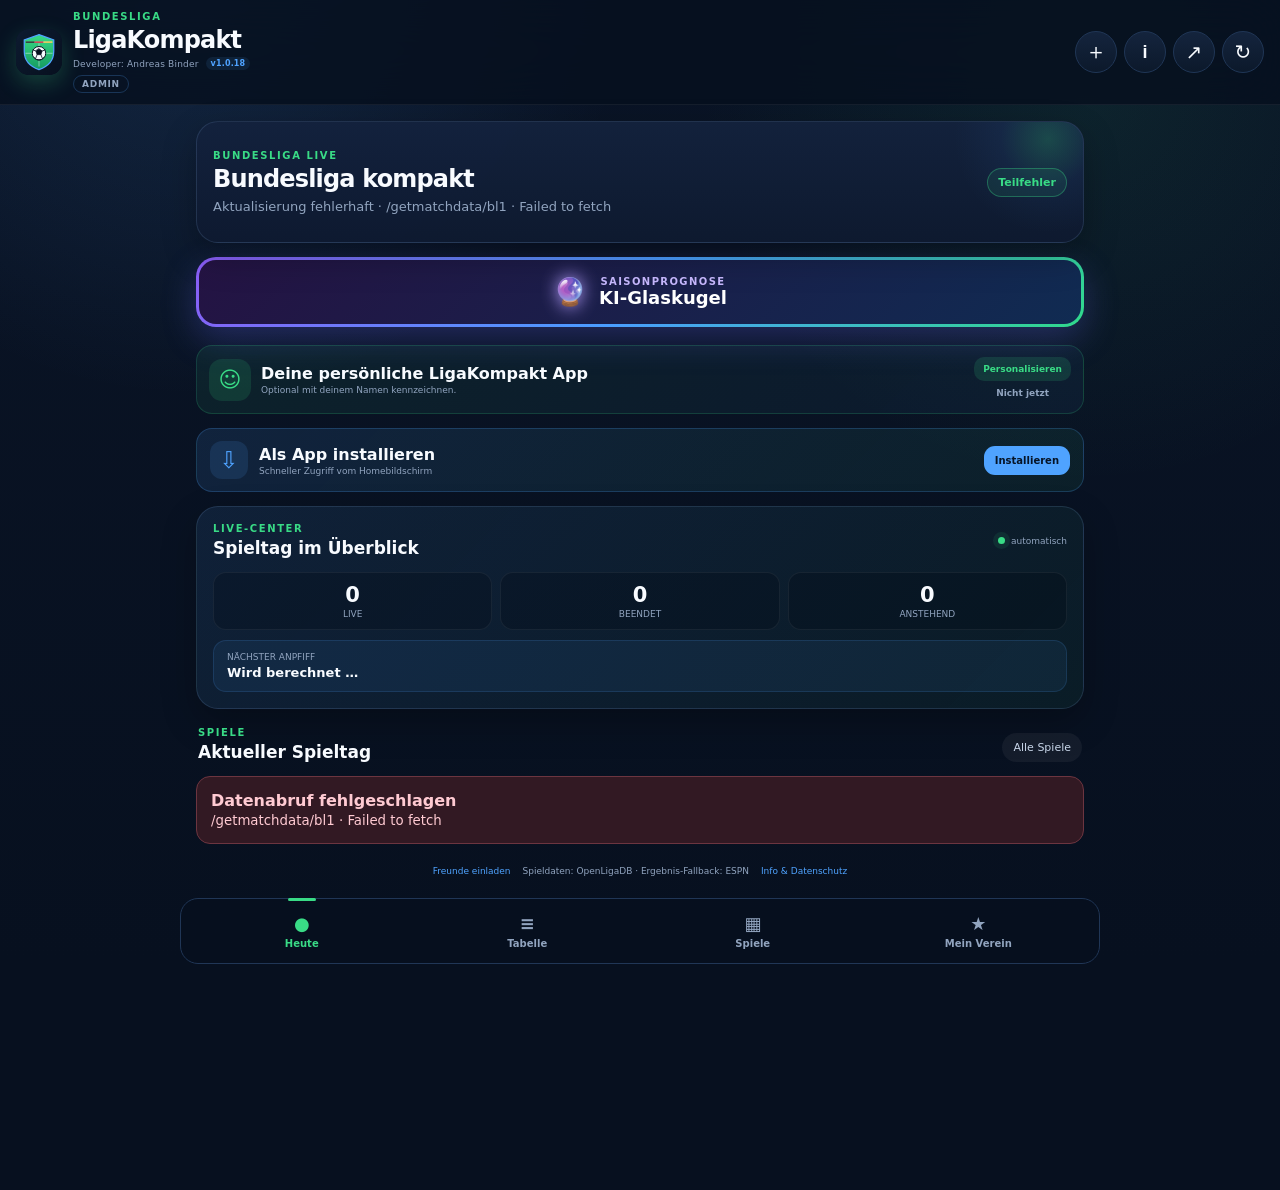
==== index.html @ 4feefb7e "Publish API diagnostics as build 38" ====
<!doctype html>
<html lang="de">
<head>
  <meta charset="utf-8">
  <meta name="viewport" content="width=device-width,initial-scale=1,viewport-fit=cover">
  <meta name="theme-color" content="#07101f">
  <meta name="apple-mobile-web-app-capable" content="yes">
  <meta name="apple-mobile-web-app-status-bar-style" content="black-translucent">
  <meta name="apple-mobile-web-app-title" content="LigaKompakt">
  <meta name="description" content="Bundesliga-Ergebnisse, Tabelle und dein Lieblingsverein auf einen Blick.">
  <title>LigaKompakt · Bundesliga Live</title>
  <link rel="manifest" href="manifest.webmanifest">
  <link rel="icon" href="icon.svg" type="image/svg+xml">
  <link rel="apple-touch-icon" href="apple-touch-icon.png">
  <link rel="stylesheet" href="styles.css?v=1.0.0-fix1">
</head>
<body>
  <div class="app-shell">
    <header class="topbar">
      <div class="brand-wrap"><img class="brand-icon" src="icon.svg" alt=""><div><div class="eyebrow">Bundesliga</div><h1>LigaKompakt</h1><div class="developer-line"><span>Developer: Andreas Binder</span><b>v1.0.18</b></div><div id="personalHeader" class="personal-header hidden"></div><a href="admin.html" aria-label="Adminbereich öffnen" style="display:inline-block;margin-top:5px;padding:3px 8px;border:1px solid rgba(79,163,255,.24);border-radius:999px;color:var(--muted);font-size:9px;font-weight:800;letter-spacing:.08em;text-decoration:none;text-transform:uppercase">Admin</a></div></div>
      <div class="topbar-actions"><a class="icon-btn invite-icon-btn" href="einladen.html" aria-label="Freunde einladen">＋</a><a class="icon-btn info-btn" href="info.html" aria-label="Info und Datenschutz">i</a><button id="shareAppBtn" class="icon-btn" aria-label="App teilen">↗</button><button id="refreshBtn" class="icon-btn" aria-label="Daten aktualisieren">↻</button></div>
    </header>
    <div id="networkBanner" class="network-banner hidden">Offline – gespeicherte Daten werden angezeigt</div>
    <main>
      <section id="today" class="view active">
        <div class="hero card hero-premium"><div><div class="eyebrow">BUNDESLIGA LIVE</div><h2 id="todayTitle">Bundesliga kompakt</h2><p id="todaySub">Daten werden geladen …</p></div><div id="liveDot" class="status">Lädt …</div></div>
        <div id="profileSuggestion" class="profile-suggestion hidden"><span class="profile-icon">☺</span><span><strong>Deine persönliche LigaKompakt App</strong><small>Optional mit deinem Namen kennzeichnen.</small></span><div><button id="openProfileSuggestion">Personalisieren</button><button id="dismissProfileSuggestion" class="suggestion-later">Nicht jetzt</button></div></div>
        <div id="installCard" class="install-card hidden"><span class="install-icon">⇩</span><span><strong>Als App installieren</strong><small>Schneller Zugriff vom Homebildschirm</small></span><button id="installAction">Installieren</button></div>
        <div id="liveCenter" class="card live-center"><div class="live-center-head"><div><div class="eyebrow">LIVE-CENTER</div><h3>Spieltag im Überblick</h3></div><span class="auto-refresh"><i></i> automatisch</span></div><div class="live-metrics"><div><strong id="liveCount">0</strong><span>Live</span></div><div><strong id="finishedCount">0</strong><span>Beendet</span></div><div><strong id="upcomingCount">0</strong><span>Anstehend</span></div></div><div id="nextKickoff" class="next-kickoff"><span>Nächster Anpfiff</span><strong>Wird berechnet …</strong></div></div>
        <div id="favoriteHero"></div>
        <div class="section-head compact"><div><div class="eyebrow">SPIELE</div><h3>Aktueller Spieltag</h3></div><button class="ghost-btn" data-goto="fixtures">Alle Spiele</button></div><div id="todayMatches" class="stack"></div>
      </section>
      <section id="table" class="view"><div class="section-head"><div><div class="eyebrow">BUNDESLIGA</div><h2>Tabelle</h2></div></div><div class="legend-row"><span><i class="dot fav"></i>Mein Verein</span><span><i class="dot cl"></i>Champions League</span><span><i class="dot rel"></i>Abstieg</span></div><div class="table-wrap card"><table><thead><tr><th>#</th><th>Verein</th><th>Sp</th><th class="wide-col">S</th><th class="wide-col">U</th><th class="wide-col">N</th><th>TF</th><th>TA</th><th>TD</th><th>Pkt</th></tr></thead><tbody id="tableBody"></tbody></table></div><div class="section-head compact"><div><div class="eyebrow">DIREKTVERGLEICH</div><h3>Verein gegen Verein</h3></div></div><div class="card compare-controls"><div><label for="compareTeamA">Verein 1</label><select id="compareTeamA"></select></div><span class="versus">VS</span><div><label for="compareTeamB">Verein 2</label><select id="compareTeamB"></select></div><button id="compareBtn" class="primary-btn">Jetzt vergleichen</button></div><div id="comparisonResult"></div>
        <section id="topscorerSection" aria-labelledby="topscorerTitle" style="margin-top:24px">
          <div class="section-head compact"><div><div class="eyebrow">SPIELERSTATISTIK · 2026/27</div><h3 id="topscorerTitle">Topscorer – Tore & Vorlagen</h3></div></div>
          <div class="table-wrap card" style="overflow-x:auto"><table style="width:100%;min-width:320px"><thead><tr><th>#</th><th>Spieler</th><th>Tore</th><th>Vorlagen</th><th>Punkte</th></tr></thead><tbody id="topscorerBody"><tr><td colspan="5">Scorerstatistik wird geladen …</td></tr></tbody></table></div>
          <p id="topscorerStatus" class="muted" style="font-size:12px;margin-top:8px">DFB-Scorerstatistik wird geladen …</p>
          <a href="https://datencenter.dfb.de/datencenter/ranglisten/bundesliga/2026-27" target="_blank" rel="noopener noreferrer" style="font-size:12px">Aktuelle Scorerstatistik beim DFB ↗</a>
        </section></section>
      <section id="fixtures" class="view"><div class="section-head"><div><div class="eyebrow">SPIELE</div><h2 id="matchdayTitle">Aktueller Spieltag</h2></div></div><div class="matchday-stepper"><button id="previousMatchday" aria-label="Vorheriger Spieltag">‹</button><select id="matchdaySelect" aria-label="Spieltag"></select><button id="nextMatchday" aria-label="Nächster Spieltag">›</button></div><div id="tipReminder" class="tip-reminder card"><span id="tipReminderIcon">◎</span><div><strong id="tipReminderTitle">Tipps werden geprüft …</strong><small id="tipReminderText">Offene Spiele werden ermittelt.</small></div><button id="showUntipped">Jetzt tippen</button></div><div id="tipOverview" class="tip-overview card"><div><strong id="tipCount">0</strong><span>Tipps</span></div><div><strong id="tipExact">0</strong><span>Volltreffer</span></div><div><strong id="tipTrend">0</strong><span>Tendenz</span></div><div><strong id="tipPoints">0</strong><span>Punkte</span></div><span class="tip-overview-actions"><button id="shareMatchdayTips" disabled>↗ Spieltagstipps teilen</button><button id="seasonTipStats">◎ Saisonbilanz</button></span></div><div class="fixture-filters"><button class="active" data-fixture-filter="all">Alle</button><button data-fixture-filter="untipped">! Noch tippen</button><button data-fixture-filter="tipped">◎ Meine Tipps</button><button data-fixture-filter="favorite">★ Mein Verein</button><button data-fixture-filter="upcoming">Anstehend</button><button data-fixture-filter="finished">Beendet</button></div><div id="fixturesList" class="stack"></div></section>
      <section id="club" class="view"><div class="section-head"><div><div class="eyebrow">FAVORIT</div><h2>Mein Verein</h2></div><button id="openProfile" class="ghost-btn">☺ Profil</button></div><div class="card favorite-card"><label for="teamSelect">Lieblingsverein</label><select id="teamSelect"></select><p class="muted">Die Auswahl wird nur auf diesem Gerät gespeichert.</p></div><div class="card appearance-card"><div><span class="appearance-icon">Aa</span><div><strong>Darstellung</strong><p class="muted">Größere Schrift für bessere Lesbarkeit auf kleinen Displays.</p></div></div><button id="textSizeToggle" class="setting-toggle" type="button" aria-pressed="false"><span></span><b>Große Schrift aus</b></button></div><div class="card install-guide-card"><div class="install-guide-copy"><span>⇩</span><div><strong>Installationshilfe</strong><p class="muted">LigaKompakt auf dem Homebildschirm installieren.</p></div></div><div class="install-guide-actions"><button id="showIosInstall" class="ghost-btn"> iPhone &amp; iPad</button><button id="showAndroidInstall" class="ghost-btn">A Android</button></div><a href="einladen.html">Ausführliche Anleitung mit QR-Code öffnen</a></div><div class="card backup-card"><div class="backup-copy"><span>⇄</span><div><strong>Datensicherung</strong><p class="muted">Name, Lieblingsverein und Tipps sichern oder auf ein anderes Gerät übertragen.</p></div></div><div class="backup-actions"><button id="exportData" class="primary-btn compact-btn">Sicherung exportieren</button><button id="importData" class="ghost-btn">Sicherung importieren</button><input id="importDataFile" class="hidden" type="file" accept="application/json,.json"></div><p id="backupStatus" class="muted"></p></div><div class="card notification-card"><div class="notification-copy"><div class="notification-icon">🔔</div><div><strong>Spielalarm</strong><p id="notificationStatus" class="muted">Benachrichtigungen sind ausgeschaltet.</p></div></div><div class="notification-actions"><button id="notificationToggle" class="primary-btn compact-btn">Einschalten</button><button id="notificationTest" class="ghost-btn" disabled>Test senden</button></div></div><div id="clubHeader"></div><div id="clubContent"></div></section>
      <p id="updatedAt" class="updated-at" aria-live="polite"></p><footer class="app-footer"><a href="einladen.html">Freunde einladen</a><span>Spieldaten: OpenLigaDB</span><a href="info.html">Info &amp; Datenschutz</a></footer>
    </main>
    <nav class="bottom-nav"><button data-view="today" class="nav active"><span class="nav-ico">●</span>Heute</button><button data-view="table" class="nav"><span class="nav-ico">≡</span>Tabelle</button><button data-view="fixtures" class="nav"><span class="nav-ico">▦</span>Spiele</button><button data-view="club" class="nav"><span class="nav-ico">★</span>Mein Verein</button></nav>
  </div>
  <div id="onboarding" class="modal hidden"><div class="modal-card"><img class="onboarding-icon" src="icon.svg" alt=""><div class="eyebrow">WILLKOMMEN</div><h2>Dein Verein. Deine App.</h2><p>Wähle deinen Lieblingsverein.</p><select id="onboardingTeam"></select><button id="saveFavorite" class="primary-btn">Los geht's</button><button id="skipFavorite" class="text-btn">Später auswählen</button></div></div>
  <div id="installHelp" class="modal hidden"><div class="modal-card install-help"><div class="install-help-icon">⇩</div><div class="eyebrow">INSTALLATION</div><h2 id="installHelpTitle">LigaKompakt installieren</h2><p id="installHelpText"></p><button id="closeInstallHelp" class="primary-btn">Verstanden</button></div></div>
  <div id="profileModal" class="modal hidden"><div class="modal-card"><div class="profile-copy"><span class="profile-icon">☺</span><div><div class="eyebrow">OPTIONAL</div><h2>App personalisieren</h2></div></div><p id="profileStatus"></p><div class="profile-form"><input id="profileName" type="text" maxlength="40" autocomplete="name" placeholder="Dein Name"><button id="saveProfile" class="primary-btn compact-btn">Speichern</button></div><button id="deleteProfile" class="text-btn compact-text hidden">Namen entfernen</button><button id="closeProfile" class="text-btn">Schließen</button></div></div>
  <div id="seasonTipModal" class="modal hidden"><div class="modal-card season-tip-modal"><div class="eyebrow">MEINE TIPPS</div><h2>Saisonbilanz</h2><p id="seasonTipStatus">Die Ergebnisse werden geladen …</p><div class="season-tip-grid"><div><strong id="seasonTips">0</strong><span>Tipps</span></div><div><strong id="seasonExact">0</strong><span>Volltreffer</span></div><div><strong id="seasonTrend">0</strong><span>Tendenz</span></div><div><strong id="seasonPoints">0</strong><span>Punkte</span></div></div><div class="season-insights"><div><small>ERFOLGSQUOTE</small><strong id="seasonRate">–</strong></div><div><small>Ø PUNKTE PRO TIPP</small><strong id="seasonAverage">–</strong></div><div><small>BESTER SPIELTAG</small><strong id="seasonBest">–</strong></div></div><p class="season-tip-rule">Wertung: 3 Punkte für das exakte Ergebnis · 1 Punkt für die richtige Tendenz.</p><button id="closeSeasonTipStats" class="primary-btn">Schließen</button></div></div>
  <template id="matchTpl"><article class="match card"><div class="match-top"><div class="match-meta"></div><div class="match-state"></div></div><div class="team-row"><div class="team home"><img alt=""><span></span></div><div class="score-wrap"><div class="score"></div><div class="kickoff"></div></div><div class="team away"><span></span><img alt=""></div></div></article></template>
  <script src="usage-tracker.js?v=9"></script>
  <script src="app.js?v=1.0.18-build38"></script>
  <script src="table-enhancement.js?v=2"></script>
  <script src="score-fallback-stable-118.js?v=1"></script>
  <script src="tips-persistence.js?v=1"></script>
  <script src="share-fix.js?v=4"></script>
  <script src="h2h-per-match.js?v=10"></script>
  <script src="crystal-ball.js?v=8"></script>
  <script src="topscorer.js?v=32"></script>
  <script src="update-manager.js?v=38"></script>
</body>
</html>
---- styles.css ----
:root{--bg:#07101f;--bg2:#0a1426;--panel:#0e1a30;--panel2:#13223d;--text:#f8fbff;--muted:#91a4bf;--line:#203656;--accent:#39db86;--blue:#4fa3ff;--red:#ff6b7a;--shadow:0 14px 34px rgba(0,0,0,.25)}
*{box-sizing:border-box}html{background:var(--bg)}html,body{margin:0;color:var(--text);font-family:Inter,system-ui,-apple-system,BlinkMacSystemFont,"Segoe UI",sans-serif}body{min-height:100vh;background:radial-gradient(circle at 15% -5%,rgba(79,163,255,.15),transparent 30%),radial-gradient(circle at 85% 10%,rgba(57,219,134,.08),transparent 28%),linear-gradient(180deg,var(--bg2),var(--bg));padding-bottom:92px}button,select{font:inherit}button{cursor:pointer}.app-shell{min-height:100vh}
.topbar{position:sticky;top:0;z-index:20;display:flex;justify-content:space-between;align-items:center;padding:calc(11px + env(safe-area-inset-top)) 16px 11px;background:rgba(7,16,31,.83);backdrop-filter:blur(24px);border-bottom:1px solid rgba(255,255,255,.06)}.brand-wrap{display:flex;align-items:center;gap:11px}.brand-icon{width:42px;height:42px;border-radius:13px;box-shadow:0 8px 22px rgba(57,219,134,.24)}h1,h2,h3,p{margin:0}h1,h2{font-size:24px;letter-spacing:-.035em}h3{font-size:17px}.eyebrow{display:block;font-size:10px;letter-spacing:.16em;color:var(--accent);font-weight:900;margin-bottom:4px;text-transform:uppercase}.topbar-actions{display:flex;gap:7px}.icon-btn{display:grid;place-items:center;width:42px;height:42px;box-sizing:border-box;padding:0;border-radius:50%;border:1px solid var(--line);background:linear-gradient(180deg,#14243d,#0c192b);color:var(--text);font-size:20px;line-height:1;text-align:center}.icon-btn:active{transform:scale(.96)}.spinning{animation:spin .7s linear infinite}@keyframes spin{to{transform:rotate(360deg)}}
.network-banner{text-align:center;padding:8px;background:#7a4c00;color:#fff1cb;font-size:12px;font-weight:800}.hidden{display:none!important}main{padding:16px;max-width:920px;margin:auto}.view{display:none;animation:fadeIn .22s ease}.view.active{display:block}@keyframes fadeIn{from{opacity:.35;transform:translateY(4px)}to{opacity:1;transform:none}}.card{background:linear-gradient(180deg,rgba(19,34,61,.98),rgba(14,26,48,.98));border:1px solid rgba(120,160,210,.18);border-radius:22px;padding:16px;box-shadow:var(--shadow)}.hero{display:flex;justify-content:space-between;gap:12px;align-items:center;margin-bottom:14px}.hero-premium{position:relative;overflow:hidden;min-height:122px}.hero-premium:after{content:"";position:absolute;width:190px;height:190px;border-radius:50%;right:-60px;top:-78px;background:radial-gradient(circle,rgba(57,219,134,.22),rgba(79,163,255,.05),transparent 70%)}.hero p{color:var(--muted);font-size:13px;margin-top:6px}.status{font-size:11px;font-weight:800;color:var(--accent);padding:7px 10px;border:1px solid rgba(57,219,134,.35);border-radius:99px;background:rgba(57,219,134,.09);z-index:1}.section-head{display:flex;justify-content:space-between;align-items:end;margin:8px 2px 14px}.section-head.compact{margin-top:18px}.ghost-btn{border:0;background:rgba(255,255,255,.05);color:#c8d6e9;border-radius:99px;padding:8px 11px;font-size:11px}.stack{display:grid;gap:12px}select{background:#0c192b;color:var(--text);border:1px solid var(--line);border-radius:12px;padding:10px 12px}
.match{padding:13px 15px}.match:active{transform:scale(.99)}.match-top{display:flex;justify-content:space-between;align-items:center;margin-bottom:13px}.match-meta{font-size:10px;color:var(--muted)}.match-state{font-size:10px;font-weight:900;padding:5px 8px;border-radius:99px;background:rgba(255,255,255,.06);color:#c7d5e8}.match-state.live{background:rgba(255,107,122,.12);color:#ff8894;border:1px solid rgba(255,107,122,.3);animation:pulse 1.3s infinite}.match-state.done{background:rgba(57,219,134,.10);color:var(--accent)}@keyframes pulse{50%{opacity:.65}}.team-row{display:grid;grid-template-columns:1fr auto 1fr;align-items:center;gap:10px}.team{display:flex;align-items:center;gap:9px;font-weight:800;min-width:0;font-size:13px}.team.away{justify-content:flex-end;text-align:right}.team img{width:36px;height:36px;object-fit:contain}.team span{overflow:hidden;text-overflow:ellipsis}.score-wrap{text-align:center;min-width:70px}.score{font-size:23px;font-weight:950}.kickoff{font-size:9px;color:var(--muted);margin-top:3px}.details-toggle{display:flex;width:100%;justify-content:center;align-items:center;gap:7px;margin:12px 0 -4px;padding:10px;border:0;border-top:1px solid rgba(255,255,255,.08);background:transparent;color:var(--blue);font-size:11px;font-weight:800}.details-toggle b{font-size:16px;transition:transform .2s}.match-details{display:none}.details-open .match-details{display:block}.details-open .details-toggle b{transform:rotate(180deg)}.detail-inner{display:grid;gap:11px;padding-top:14px;margin-top:14px;border-top:1px solid rgba(255,255,255,.08)}.detail-line{display:flex;align-items:center;gap:10px}.detail-line>span{display:grid;place-items:center;width:30px;height:30px;border-radius:10px;background:rgba(79,163,255,.1);color:var(--blue)}.detail-line small,.detail-line strong{display:block}.detail-line small,.goal-list>small{color:var(--muted);font-size:9px;letter-spacing:.1em}.detail-line strong{font-size:12px;margin-top:2px}.goal-list{display:grid;gap:7px}.goal-list>div{display:grid;grid-template-columns:38px 1fr;gap:8px;align-items:center;padding:7px 9px;border-radius:10px;background:rgba(255,255,255,.035)}.goal-list b{color:var(--accent)}.goal-list span{font-size:11px;color:#d9e3f0}
.favorite-strip{width:100%;color:var(--text);display:grid;grid-template-columns:auto 1fr auto;align-items:center;gap:12px;padding:14px 16px;margin:14px 0;text-align:left;background:linear-gradient(135deg,rgba(57,219,134,.10),rgba(79,163,255,.08));border:1px solid rgba(57,219,134,.22);border-radius:20px}.favorite-strip img{width:46px;height:46px;object-fit:contain}.favorite-strip strong,.favorite-strip small{display:block}.favorite-strip small{color:var(--muted);font-size:11px;margin-top:3px}.fav-pill{font-size:10px;font-weight:900;color:var(--accent);padding:6px 8px;border-radius:999px;background:rgba(57,219,134,.1)}.table-wrap{padding:0;overflow:auto}table{width:100%;border-collapse:collapse;min-width:570px}th,td{padding:12px 8px;border-bottom:1px solid rgba(255,255,255,.05);font-size:12px;text-align:center}th:nth-child(2),td:nth-child(2){text-align:left}th{color:var(--muted);font-size:10px;text-transform:uppercase}tbody tr:nth-child(-n+4){background:linear-gradient(90deg,rgba(79,163,255,.06),transparent)}tbody tr:nth-last-child(-n+2){background:linear-gradient(90deg,rgba(255,107,122,.05),transparent)}tbody tr.favorite-standing{background:linear-gradient(90deg,rgba(57,219,134,.2),rgba(79,163,255,.08),transparent);box-shadow:inset 4px 0 var(--accent);cursor:pointer}.club-row{display:flex;align-items:center;gap:12px}.club-row img{width:36px;height:36px;object-fit:contain}.standing-favorite{margin-left:auto;padding:4px 6px;border-radius:99px;background:rgba(57,219,134,.13);color:var(--accent);font-size:8px;white-space:nowrap}.club-dashboard{position:relative;overflow:hidden;margin-bottom:12px;background:linear-gradient(135deg,color-mix(in srgb,var(--club-primary) 34%,#13223d),color-mix(in srgb,var(--club-secondary) 24%,#0e1a30))}.club-dashboard:after{content:"";position:absolute;inset:0;border-top:4px solid var(--club-primary);pointer-events:none}.club-identity{display:flex;align-items:center;gap:14px}.club-identity img{width:70px;height:70px;object-fit:contain}.club-stats{display:grid;grid-template-columns:repeat(3,1fr);gap:8px;margin-top:16px}.club-stats div{text-align:center;padding:11px 6px;border-radius:14px;background:rgba(3,9,18,.28);border:1px solid rgba(255,255,255,.08)}.club-stats strong,.club-stats span{display:block}.club-stats strong{font-size:22px}.club-stats span{color:#c6d2e3;font-size:9px;margin-top:3px;text-transform:uppercase}.form-row{display:flex;gap:5px;margin-top:9px}.form-row span{display:grid;place-items:center;width:23px;height:23px;border-radius:50%;font-size:10px;font-weight:950}.form-S{background:#39db86;color:#04150c}.form-U{background:#91a4bf;color:#07101f}.form-N{background:#ff6b7a;color:#24040a}.form-row small{color:var(--muted)}.next-match .match{border-color:color-mix(in srgb,var(--accent) 60%,transparent);box-shadow:0 16px 38px rgba(57,219,134,.14)}.next-match .score{color:var(--accent)}.favorite-card{display:grid;gap:10px;margin-bottom:12px}.favorite-card label{font-weight:800}.muted,.updated-at{color:var(--muted);font-size:12px}.updated-at{text-align:center;margin:22px 0 4px}.legend-row{display:flex;gap:14px;color:var(--muted);font-size:10px;margin:-3px 2px 12px}.dot{display:inline-block;width:7px;height:7px;border-radius:50%;margin-right:5px}.dot.fav{background:var(--accent)}.dot.cl{background:var(--blue)}.dot.rel{background:var(--red)}
.skeleton{display:grid;gap:10px}.skeleton i{height:10px;border-radius:99px;background:linear-gradient(90deg,#172944,#284264,#172944);background-size:200% 100%;animation:shimmer 1.1s infinite}.skeleton i:nth-child(2){width:72%}.skeleton i:nth-child(3){width:45%}@keyframes shimmer{to{background-position:-200% 0}}.error{padding:14px;border:1px solid #6c3540;background:#321923;border-radius:14px;color:#ffcad2}
.bottom-nav{position:fixed;bottom:0;left:0;right:0;z-index:30;display:grid;grid-template-columns:repeat(4,1fr);background:rgba(7,16,31,.91);backdrop-filter:blur(26px);border-top:1px solid rgba(255,255,255,.07);padding:7px max(8px,env(safe-area-inset-left)) calc(7px + env(safe-area-inset-bottom))}.nav{border:0;background:transparent;color:var(--muted);display:grid;gap:4px;justify-items:center;font-size:10px;font-weight:700;padding:7px 2px;position:relative}.nav-ico{font-size:18px}.nav.active{color:var(--accent)}.nav.active:after{content:"";position:absolute;top:-8px;width:28px;height:3px;background:var(--accent);border-radius:99px}
.modal{position:fixed;inset:0;z-index:99;display:grid;place-items:end center;background:rgba(1,6,15,.58);backdrop-filter:blur(10px)}.modal-card{width:min(100%,520px);padding:26px 20px calc(24px + env(safe-area-inset-bottom));border-radius:28px 28px 0 0;background:linear-gradient(180deg,#13233d,#0a1629)}.onboarding-icon{width:64px;height:64px;border-radius:19px;margin-bottom:16px}.modal-card p{color:var(--muted);font-size:13px;line-height:1.5;margin:8px 0 18px}.modal-card select{width:100%;margin-bottom:12px}.primary-btn{width:100%;border:0;border-radius:14px;padding:13px 16px;background:linear-gradient(135deg,var(--accent),#27b66d);color:#04150c;font-weight:950}.text-btn{width:100%;border:0;background:transparent;color:var(--muted);padding:12px}
@media(max-width:520px){table{min-width:570px}.table-wrap:after{content:"Seitlich wischen für alle Spalten →";display:block;position:sticky;left:0;padding:8px 12px;color:var(--muted);font-size:10px}.team{font-size:12px}.favorite-strip{grid-template-columns:auto 1fr}.fav-pill{display:none}}@media(min-width:700px){body{padding-bottom:0}.bottom-nav{position:sticky;bottom:auto;max-width:920px;margin:0 auto 18px;border:1px solid var(--line);border-radius:18px}.topbar{position:static}.modal{place-items:center}.modal-card{border-radius:28px}}
.notification-card{display:grid;gap:13px;margin-bottom:12px}.notification-copy{display:flex;align-items:center;gap:11px}.notification-icon{display:grid;place-items:center;width:42px;height:42px;border-radius:13px;background:rgba(79,163,255,.12);font-size:20px}.notification-copy p{margin-top:3px}.notification-actions{display:grid;grid-template-columns:1fr auto;gap:8px}.compact-btn{padding:10px 13px}.notification-actions button:disabled{opacity:.42;cursor:not-allowed}
.brand-icon{width:46px;height:46px}.developer-line{display:flex;align-items:center;gap:7px;margin-top:3px;color:var(--muted);font-size:9px;letter-spacing:.02em}.developer-line b{color:var(--blue);padding:2px 5px;border-radius:99px;background:rgba(79,163,255,.1);font-size:8px}
.personal-header{display:inline-block;margin-top:4px;padding:3px 7px;border-radius:99px;background:rgba(57,219,134,.12);color:var(--accent);font-size:9px;font-weight:850}.profile-card{display:grid;gap:13px;margin-bottom:12px;background:linear-gradient(135deg,rgba(57,219,134,.1),rgba(79,163,255,.07))}.profile-copy{display:flex;align-items:center;gap:11px}.profile-copy p{margin-top:3px}.profile-icon{display:grid;place-items:center;width:42px;height:42px;border-radius:13px;background:rgba(57,219,134,.13);color:var(--accent);font-size:22px;font-weight:900}.profile-form{display:grid;grid-template-columns:1fr auto;gap:8px}.profile-form input{width:100%;min-width:0;border:1px solid var(--line);border-radius:12px;padding:10px 12px;background:#0c192b;color:var(--text);font:inherit}.profile-form input::placeholder{color:var(--muted)}.profile-form .primary-btn{width:auto}.compact-text{width:auto;justify-self:start;padding:2px 0;font-size:10px}@media(max-width:380px){.profile-form{grid-template-columns:1fr}.profile-form .primary-btn{width:100%}}
.profile-suggestion{display:grid;grid-template-columns:auto 1fr auto;align-items:center;gap:10px;margin:0 0 14px;padding:11px 12px;border:1px solid rgba(57,219,134,.18);border-radius:16px;background:linear-gradient(135deg,rgba(57,219,134,.08),rgba(79,163,255,.05))}.profile-suggestion strong,.profile-suggestion small{display:block}.profile-suggestion small{margin-top:2px;color:var(--muted);font-size:9px}.profile-suggestion>div{display:grid;gap:3px}.profile-suggestion button{border:0;border-radius:10px;padding:7px 9px;background:rgba(57,219,134,.14);color:var(--accent);font-size:9px;font-weight:850}.profile-suggestion .suggestion-later{background:transparent;color:var(--muted);padding:4px 7px}@media(max-width:430px){.profile-suggestion{grid-template-columns:auto 1fr}.profile-suggestion>div{grid-column:1/-1;grid-template-columns:1fr 1fr}}
.live-center{margin-bottom:14px;background:linear-gradient(135deg,rgba(79,163,255,.1),rgba(57,219,134,.055))}.live-center-head{display:flex;justify-content:space-between;align-items:center}.auto-refresh{display:flex;align-items:center;gap:6px;color:var(--muted);font-size:9px}.auto-refresh i{width:7px;height:7px;border-radius:50%;background:var(--accent);box-shadow:0 0 0 5px rgba(57,219,134,.09);animation:pulse 1.5s infinite}.live-metrics{display:grid;grid-template-columns:repeat(3,1fr);gap:8px;margin-top:14px}.live-metrics div{display:grid;text-align:center;padding:10px;border-radius:13px;background:rgba(3,9,18,.28);border:1px solid rgba(255,255,255,.06)}.live-metrics strong{font-size:21px}.live-metrics span{color:var(--muted);font-size:9px;text-transform:uppercase;margin-top:2px}.next-kickoff{display:grid;gap:3px;margin-top:10px;padding:11px 13px;border-radius:13px;background:rgba(79,163,255,.08);border:1px solid rgba(79,163,255,.15)}.next-kickoff span{color:var(--muted);font-size:9px;text-transform:uppercase}.next-kickoff strong{font-size:13px}.score-changed{animation:scoreFlash 2.5s ease}@keyframes scoreFlash{0%,100%{box-shadow:var(--shadow)}20%,65%{border-color:var(--accent);box-shadow:0 0 0 3px rgba(57,219,134,.18),0 16px 42px rgba(57,219,134,.2)}}
.compare-controls{display:grid;grid-template-columns:1fr auto 1fr;align-items:end;gap:10px;margin-bottom:12px}.compare-controls>div{display:grid;gap:6px}.compare-controls label{color:var(--muted);font-size:10px;font-weight:800}.compare-controls select{width:100%;min-width:0}.compare-controls button{grid-column:1/-1}.versus{align-self:center;color:var(--accent);font-size:11px;font-weight:950;padding-bottom:11px}.comparison-card{margin-bottom:14px}.compare-teams{display:grid;grid-template-columns:1fr auto 1fr;align-items:center;text-align:center;gap:12px}.compare-teams>div{display:grid;justify-items:center;gap:7px}.compare-teams>span{color:var(--muted);font-weight:950}.compare-teams img{width:62px;height:62px;object-fit:contain}.compare-teams strong{font-size:13px}.compare-teams .form-row{justify-content:center}.compare-metrics{display:grid;gap:1px;margin-top:16px;border-radius:14px;overflow:hidden;background:rgba(255,255,255,.05)}.compare-metric{display:grid;grid-template-columns:1fr 1.4fr 1fr;align-items:center;text-align:center;padding:10px;background:rgba(5,13,25,.72)}.compare-metric span{color:var(--muted);font-size:9px;text-transform:uppercase}.compare-metric strong{font-size:16px}.compare-metric .better{color:var(--accent)}.compare-error{margin-bottom:14px}
@media(max-width:520px){.compare-controls{grid-template-columns:1fr}.compare-controls .versus{display:none}.compare-controls button{grid-column:auto}.compare-teams img{width:52px;height:52px}}
.h2h{margin-top:18px;padding-top:17px;border-top:1px solid rgba(255,255,255,.09)}.h2h-head{display:flex;justify-content:space-between;align-items:end;gap:12px}.h2h-head>span{color:var(--muted);font-size:10px}.h2h-score{display:grid;grid-template-columns:repeat(3,1fr);gap:7px;margin-top:12px}.h2h-score div{display:grid;text-align:center;padding:11px 6px;border-radius:13px;background:rgba(79,163,255,.07);border:1px solid rgba(79,163,255,.11)}.h2h-score strong{font-size:21px;color:var(--accent)}.h2h-score span{color:var(--muted);font-size:9px;margin-top:3px}.duel-list{display:grid;gap:7px;margin-top:17px}.duel-row{display:grid;grid-template-columns:72px 1fr;gap:4px 9px;align-items:center;padding:9px 10px;border-radius:11px;background:rgba(255,255,255,.035)}.duel-row>span{grid-row:1/3;color:var(--muted);font-size:9px}.duel-row strong{font-size:11px}.duel-row strong b{color:var(--accent);padding:0 4px}.duel-row small{color:var(--muted);font-size:8px;white-space:nowrap;overflow:hidden;text-overflow:ellipsis}@media(max-width:520px){.h2h-head{display:grid}.h2h-score span{font-size:8px}.duel-row{grid-template-columns:62px 1fr}}
.match-actions{display:grid;grid-template-columns:auto auto 1fr;align-items:center;gap:0;margin:12px 0 -4px;border-top:1px solid rgba(255,255,255,.08)}.match-actions .details-toggle{margin:0;border-top:0}.calendar-btn,.share-btn{display:flex;align-items:center;justify-content:center;gap:5px;border:0;border-right:1px solid rgba(255,255,255,.08);background:transparent;padding:10px 11px;font-size:11px;font-weight:850;white-space:nowrap}.calendar-btn{color:var(--accent);padding-left:2px}.share-btn{color:var(--blue)}.calendar-btn span,.share-btn span{font-size:16px}@media(max-width:390px){.match-actions{grid-template-columns:1fr 1fr}.calendar-btn,.share-btn{border-bottom:1px solid rgba(255,255,255,.08)}.calendar-btn{padding-left:11px}.match-actions .details-toggle{grid-column:1/-1}}
.season-calendar-btn{width:100%;display:flex;align-items:center;gap:12px;margin:12px 0 2px;padding:14px 16px;text-align:left;color:var(--text);border:1px solid rgba(57,219,134,.24);border-radius:16px;background:linear-gradient(135deg,rgba(57,219,134,.12),rgba(79,163,255,.08))}.season-calendar-btn>span:first-child{display:grid;place-items:center;width:38px;height:38px;border-radius:12px;background:rgba(57,219,134,.14);color:var(--accent);font-size:24px}.season-calendar-btn strong,.season-calendar-btn small{display:block}.season-calendar-btn strong{font-size:13px}.season-calendar-btn small{margin-top:3px;color:var(--muted);font-size:10px}.season-calendar-btn:disabled{opacity:.55}
.install-card{display:grid;grid-template-columns:auto 1fr auto;align-items:center;gap:11px;margin:0 0 14px;padding:12px 13px;border:1px solid rgba(79,163,255,.22);border-radius:16px;background:linear-gradient(135deg,rgba(79,163,255,.12),rgba(57,219,134,.07))}.install-card>span:nth-child(2) strong,.install-card>span:nth-child(2) small{display:block}.install-card small{margin-top:2px;color:var(--muted);font-size:9px}.install-icon,.install-help-icon{display:grid;place-items:center;border-radius:12px;background:rgba(79,163,255,.13);color:var(--blue);font-size:23px}.install-icon{width:38px;height:38px}.install-card button{border:0;border-radius:11px;padding:9px 11px;background:var(--blue);color:#061426;font-size:10px;font-weight:900}.install-help-icon{width:58px;height:58px;margin-bottom:15px;font-size:32px}.install-help p{line-height:1.8}@media(max-width:380px){.install-card{grid-template-columns:auto 1fr}.install-card button{grid-column:1/-1;width:100%}}
.fixture-filters{display:flex;gap:7px;margin:-2px 0 14px;padding-bottom:2px;overflow-x:auto;scrollbar-width:none}.fixture-filters::-webkit-scrollbar{display:none}.fixture-filters button{flex:0 0 auto;border:1px solid rgba(120,160,210,.16);border-radius:99px;padding:8px 11px;background:rgba(255,255,255,.04);color:var(--muted);font-size:10px;font-weight:800}.fixture-filters button.active{border-color:rgba(57,219,134,.34);background:rgba(57,219,134,.12);color:var(--accent)}
.matchday-stepper{display:grid;grid-template-columns:44px 1fr 44px;gap:8px;margin:-3px 0 12px}.matchday-stepper select{width:100%;text-align:center;font-weight:850}.matchday-stepper button{border:1px solid var(--line);border-radius:12px;background:linear-gradient(180deg,#14243d,#0c192b);color:var(--blue);font-size:25px;font-weight:700}.matchday-stepper button:disabled{opacity:.28;color:var(--muted)}
.match-tip{display:flex;align-items:center;gap:10px;padding:10px;border-radius:12px;background:rgba(57,219,134,.07);border:1px solid rgba(57,219,134,.12)}.match-tip>span{display:grid;place-items:center;width:30px;height:30px;flex:0 0 auto;border-radius:10px;background:rgba(57,219,134,.12);color:var(--accent);font-weight:950}.tip-entry{min-width:0;flex:1}.tip-entry small,.match-tip.finished small{display:block;color:var(--muted);font-size:8px;letter-spacing:.1em}.tip-entry>div{display:flex;align-items:center;gap:6px;margin-top:5px;flex-wrap:wrap}.tip-entry input{width:42px;border:1px solid var(--line);border-radius:9px;padding:7px 4px;text-align:center;background:#0c192b;color:var(--text);font:inherit;font-weight:900}.tip-entry button{border:0;border-radius:9px;padding:8px 10px;background:var(--accent);color:#04150c;font-size:9px;font-weight:900}.tip-entry .delete-tip{background:rgba(255,107,122,.1);color:var(--red)}.tip-entry em{display:block;margin-top:5px;color:var(--muted);font-size:8px;font-style:normal}.tip-entry .tip-error{color:var(--red)}.match-tip.finished strong{display:block;margin-top:3px;font-size:11px}.match-tip.tip-exact{background:rgba(57,219,134,.14);border-color:rgba(57,219,134,.3)}.match-tip.tip-trend{background:rgba(79,163,255,.1);border-color:rgba(79,163,255,.22)}
.tip-overview{display:grid;grid-template-columns:repeat(4,1fr);gap:7px;margin:0 0 11px;padding:10px}.tip-overview div{display:grid;text-align:center;padding:8px 3px;border-radius:11px;background:rgba(3,9,18,.25)}.tip-overview strong{color:var(--accent);font-size:20px}.tip-overview span{margin-top:2px;color:var(--muted);font-size:8px;text-transform:uppercase}
.tip-entry .share-tip,.match-tip.finished .share-tip{background:rgba(79,163,255,.11);color:var(--blue)}.match-tip.finished .share-tip{display:block;margin-top:7px;border:0;border-radius:8px;padding:6px 8px;font-size:8px;font-weight:850}
.tip-overview-actions{grid-column:1/-1;display:grid!important;grid-template-columns:1fr 1fr;gap:6px;padding-top:7px;border-top:1px solid rgba(255,255,255,.07)}.tip-overview-actions button{border:0;border-radius:9px;padding:8px 5px;background:rgba(79,163,255,.08);color:var(--blue);font-size:9px;font-weight:850}.tip-overview-actions button:disabled{opacity:.38}.season-tip-modal>p{margin-bottom:14px}.season-tip-grid{display:grid;grid-template-columns:repeat(4,1fr);gap:7px}.season-tip-grid div{display:grid;text-align:center;padding:12px 3px;border-radius:12px;background:rgba(57,219,134,.08);border:1px solid rgba(57,219,134,.12)}.season-tip-grid strong{color:var(--accent);font-size:23px}.season-tip-grid span{margin-top:3px;color:var(--muted);font-size:8px;text-transform:uppercase}.season-tip-modal .season-tip-rule{margin:13px 0;color:var(--muted);font-size:9px}
.tip-reminder{display:grid;grid-template-columns:auto 1fr auto;align-items:center;gap:10px;margin:0 0 11px;padding:11px 12px;border-color:rgba(255,183,77,.25);background:linear-gradient(135deg,rgba(255,183,77,.1),rgba(79,163,255,.05))}.tip-reminder>span{display:grid;place-items:center;width:36px;height:36px;border-radius:11px;background:rgba(255,183,77,.13);color:#ffbd59;font-size:19px;font-weight:950}.tip-reminder strong,.tip-reminder small{display:block}.tip-reminder small{margin-top:3px;color:var(--muted);font-size:9px}.tip-reminder button{border:0;border-radius:10px;padding:8px 10px;background:#ffbd59;color:#251600;font-size:9px;font-weight:900}.tip-reminder.complete{border-color:rgba(57,219,134,.22);background:rgba(57,219,134,.07)}.tip-reminder.complete>span{background:rgba(57,219,134,.13);color:var(--accent)}@media(max-width:390px){.tip-reminder{grid-template-columns:auto 1fr}.tip-reminder button{grid-column:1/-1;width:100%}}
.backup-card{display:grid;gap:12px;margin-bottom:12px}.backup-copy{display:flex;align-items:center;gap:11px}.backup-copy>span{display:grid;place-items:center;width:42px;height:42px;flex:0 0 auto;border-radius:13px;background:rgba(79,163,255,.12);color:var(--blue);font-size:21px;font-weight:900}.backup-copy p{margin-top:3px}.backup-actions{display:grid;grid-template-columns:1fr 1fr;gap:8px}.backup-actions .ghost-btn{border-radius:14px}.backup-card>#backupStatus:empty{display:none}@media(max-width:390px){.backup-actions{grid-template-columns:1fr}}
.favorite-expanded{grid-template-columns:auto 1fr auto}.favorite-expanded .favorite-main{min-width:0}.favorite-form{display:flex!important;align-items:center;gap:4px;margin-top:7px}.favorite-form>small{margin:0 3px 0 0!important;font-size:8px!important;letter-spacing:.1em}.favorite-form i{display:grid;place-items:center;width:20px;height:20px;border-radius:50%;font-size:8px;font-style:normal;font-weight:950}.favorite-quick-stats{grid-column:1/-1;display:grid!important;grid-template-columns:repeat(3,1fr);gap:7px;padding-top:11px;border-top:1px solid rgba(255,255,255,.08)}.favorite-quick-stats>span{display:grid;text-align:center;padding:7px;border-radius:10px;background:rgba(3,9,18,.22)}.favorite-quick-stats b{font-size:16px}.favorite-quick-stats small{margin-top:2px!important;font-size:8px!important;text-transform:uppercase}@media(max-width:520px){.favorite-expanded{grid-template-columns:auto 1fr}.favorite-expanded .fav-pill{display:none}}
.opponent-card{margin-bottom:12px}.opponent-teams{display:grid;grid-template-columns:1fr auto 1fr;align-items:center;gap:10px;text-align:center}.opponent-teams>div{display:grid;justify-items:center;gap:6px}.opponent-teams>div>img{width:52px;height:52px;object-fit:contain}.opponent-teams>div>strong{font-size:12px}.opponent-teams>b{color:var(--muted);font-size:10px}.opponent-teams .form-row{justify-content:center}.opponent-metrics{display:grid;gap:1px;margin-top:14px;border-radius:12px;overflow:hidden;background:rgba(255,255,255,.05)}.opponent-unavailable{margin:10px 0 14px;text-align:center}
.opponent-history{margin-top:16px;padding-top:15px;border-top:1px solid rgba(255,255,255,.08)}.opponent-history-head small,.opponent-history-head strong{display:block}.opponent-history-head small{color:var(--accent);font-size:8px;letter-spacing:.12em}.opponent-history-head strong{margin-top:4px;font-size:12px}.opponent-history .h2h-score{margin-top:10px}.opponent-history .duel-list{margin-top:10px}.opponent-no-history{margin-top:14px;text-align:center}
.favorite-next{grid-column:1/-1;display:grid!important;grid-template-columns:auto 1fr auto;align-items:center;gap:9px;padding-top:11px;border-top:1px solid rgba(255,255,255,.08);text-align:left}.favorite-next>img{width:34px!important;height:34px!important}.favorite-next>span{min-width:0}.favorite-next small,.favorite-next b,.favorite-next em{display:block}.favorite-next small{margin:0!important;font-size:8px!important;text-transform:uppercase}.favorite-next b{margin-top:3px;font-size:12px}.favorite-next em{margin-top:3px;color:var(--accent);font-size:9px;font-style:normal;font-weight:800}.favorite-next>i{color:var(--blue);font-size:22px;font-style:normal}
.season-insights{display:grid;grid-template-columns:repeat(3,1fr);gap:7px;margin-top:10px}.season-insights div{display:grid;padding:10px 7px;border-radius:11px;background:rgba(79,163,255,.07);border:1px solid rgba(79,163,255,.1)}.season-insights small{color:var(--muted);font-size:7px;letter-spacing:.08em}.season-insights strong{margin-top:4px;color:var(--blue);font-size:13px}@media(max-width:380px){.season-insights{grid-template-columns:1fr}.season-insights div{grid-template-columns:1fr auto;align-items:center}.season-insights strong{margin-top:0}}
.appearance-card{display:grid;grid-template-columns:1fr auto;align-items:center;gap:12px;margin-bottom:12px}.appearance-card>div{display:flex;align-items:center;gap:11px}.appearance-card p{margin-top:3px}.appearance-icon{display:grid;place-items:center;width:42px;height:42px;flex:0 0 auto;border-radius:13px;background:rgba(57,219,134,.12);color:var(--accent);font-weight:900}.setting-toggle{display:flex;align-items:center;gap:7px;border:0;border-radius:99px;padding:6px 9px 6px 6px;background:rgba(255,255,255,.06);color:var(--muted);font-size:9px}.setting-toggle>span{position:relative;width:31px;height:18px;border-radius:99px;background:#243653}.setting-toggle>span:after{content:"";position:absolute;width:14px;height:14px;left:2px;top:2px;border-radius:50%;background:#91a4bf;transition:.2s}.setting-toggle.active{color:var(--accent);background:rgba(57,219,134,.09)}.setting-toggle.active>span{background:rgba(57,219,134,.35)}.setting-toggle.active>span:after{left:15px;background:var(--accent)}body.large-text .muted,body.large-text .updated-at{font-size:14px}body.large-text .team{font-size:15px}body.large-text .match-meta,body.large-text .match-state{font-size:12px}body.large-text .match-details small,body.large-text .kickoff{font-size:11px}body.large-text .details-toggle,body.large-text .calendar-btn,body.large-text .share-btn{font-size:13px}body.large-text .nav{font-size:12px}body.large-text .favorite-strip small,body.large-text .season-calendar-btn small{font-size:12px!important}@media(max-width:430px){.appearance-card{grid-template-columns:1fr}.setting-toggle{justify-self:start}}
.info-btn{text-decoration:none;font-family:Georgia,serif;font-weight:900}.app-footer{display:flex;justify-content:center;flex-wrap:wrap;gap:5px 12px;margin:18px 0 6px;color:var(--muted);font-size:9px;text-align:center}.app-footer a{color:var(--blue);text-decoration:none}.legal-page{min-height:100vh;padding:24px 16px 48px;background:radial-gradient(circle at 90% 0,rgba(57,219,134,.1),transparent 32%),#07101f;color:var(--text)}.legal-wrap{width:min(760px,100%);margin:auto}.legal-back{display:inline-flex;align-items:center;gap:7px;margin-bottom:18px;color:var(--blue);font-weight:850;text-decoration:none}.legal-hero{margin-bottom:14px}.legal-hero h1{margin:4px 0 8px}.legal-section{margin-bottom:12px}.legal-section h2{margin-bottom:8px;font-size:16px}.legal-section p,.legal-section li{color:var(--muted);font-size:12px;line-height:1.65}.legal-section ul{margin:8px 0 0;padding-left:19px}.legal-section a{color:var(--blue)}.legal-version{display:inline-flex;margin-top:8px;padding:5px 9px;border-radius:99px;background:rgba(79,163,255,.12);color:var(--blue);font-size:10px;font-weight:850}body.large-text .app-footer{font-size:12px}
.invite-icon-btn{text-decoration:none;font-weight:400}.invite-page{min-height:100vh;padding:20px 14px 46px;background:radial-gradient(circle at 12% 4%,rgba(57,219,134,.15),transparent 28%),radial-gradient(circle at 90% 24%,rgba(79,163,255,.13),transparent 29%),#07101f;color:var(--text)}.invite-wrap{width:min(820px,100%);margin:auto}.invite-hero{text-align:center;padding:28px 18px}.invite-logo{width:84px;height:84px;border-radius:24px;box-shadow:0 16px 38px rgba(57,219,134,.22)}.invite-hero h1{margin:14px 0 8px;font-size:34px}.invite-lead{max-width:540px;margin:auto;color:var(--muted);font-size:14px;line-height:1.6}.invite-free{display:inline-flex;margin-top:13px;padding:6px 11px;border:1px solid rgba(57,219,134,.28);border-radius:99px;background:rgba(57,219,134,.1);color:var(--accent);font-size:10px;font-weight:900}.invite-main{display:grid;grid-template-columns:280px 1fr;gap:14px;margin-top:14px}.qr-card{text-align:center}.qr-card img{width:min(220px,100%);padding:10px;border-radius:16px;background:#fff}.qr-card strong,.qr-card small{display:block}.qr-card strong{margin-top:12px}.qr-card small{margin-top:5px;color:var(--muted);line-height:1.5}.invite-actions{display:grid;gap:9px;margin-top:14px}.invite-cta,.whatsapp-btn,.share-native{display:flex;align-items:center;justify-content:center;min-height:48px;border:0;border-radius:14px;padding:11px 14px;text-align:center;text-decoration:none;font:inherit;font-size:12px;font-weight:900}.invite-cta{background:linear-gradient(135deg,var(--accent),#21b971);color:#03150c}.whatsapp-btn{background:#25d366;color:#04180a}.share-native{width:100%;background:rgba(79,163,255,.12);color:var(--blue);border:1px solid rgba(79,163,255,.2)}.install-guides{display:grid;grid-template-columns:1fr 1fr;gap:10px}.install-guide h2{font-size:16px}.install-guide ol{margin:12px 0 0;padding-left:20px}.install-guide li{margin:7px 0;color:var(--muted);font-size:12px;line-height:1.45}.platform-mark{display:inline-grid;place-items:center;width:34px;height:34px;margin-bottom:10px;border-radius:10px;background:rgba(79,163,255,.1);color:var(--blue);font-size:18px;font-weight:900}.invite-benefits{display:grid;grid-template-columns:repeat(3,1fr);gap:9px;margin-top:14px}.invite-benefits div{display:grid;gap:5px;text-align:center}.invite-benefits b{color:var(--accent);font-size:18px}.invite-benefits strong{font-size:12px}.invite-benefits small{color:var(--muted);font-size:9px;line-height:1.4}.invite-note{margin:14px 0;text-align:center;color:var(--muted);font-size:9px}@media(max-width:680px){.invite-main{grid-template-columns:1fr}.qr-card img{width:190px}.install-guides{grid-template-columns:1fr}.invite-benefits{grid-template-columns:1fr}.invite-benefits div{grid-template-columns:auto 1fr;align-items:center;text-align:left}.invite-benefits b{grid-row:1/3}.invite-hero h1{font-size:28px}.topbar-actions{gap:4px}.topbar-actions .icon-btn{width:38px;height:38px}}
.invite-disclaimer{margin-top:14px;border-color:rgba(255,183,77,.25);background:rgba(255,183,77,.06)}.invite-disclaimer strong{color:#ffbd59;font-size:12px}.invite-disclaimer p{margin-top:6px;color:var(--muted);font-size:10px;line-height:1.6}
.info-btn{font-family:Arial,sans-serif;font-size:18px;line-height:1}.invite-icon-btn{font-family:Arial,sans-serif;font-size:22px;line-height:1}
.install-guide-card{display:grid;gap:11px;margin-bottom:12px}.install-guide-copy{display:flex;align-items:center;gap:11px}.install-guide-copy>span{display:grid;place-items:center;width:42px;height:42px;flex:0 0 auto;border-radius:13px;background:rgba(79,163,255,.12);color:var(--blue);font-size:22px}.install-guide-copy p{margin-top:3px}.install-guide-actions{display:grid;grid-template-columns:1fr 1fr;gap:8px}.install-guide-actions .ghost-btn{border-radius:13px;color:var(--text);border:1px solid rgba(79,163,255,.16)}.install-guide-card>a{color:var(--blue);font-size:10px;font-weight:800;text-align:center;text-decoration:none}@media(max-width:390px){.install-guide-actions{grid-template-columns:1fr}}
.app-home-button{position:relative;z-index:2;display:flex;width:100%;min-height:48px;align-items:center;margin-bottom:18px;padding:10px 14px;border:1px solid rgba(79,163,255,.2);border-radius:14px;background:rgba(79,163,255,.08);touch-action:manipulation;-webkit-tap-highlight-color:rgba(79,163,255,.18)}.app-home-button:before{content:"‹";display:grid;place-items:center;width:28px;height:28px;flex:0 0 28px;margin-right:8px;border-radius:50%;background:rgba(79,163,255,.14);font-size:25px;line-height:1}.app-home-button:active{background:rgba(79,163,255,.17)}
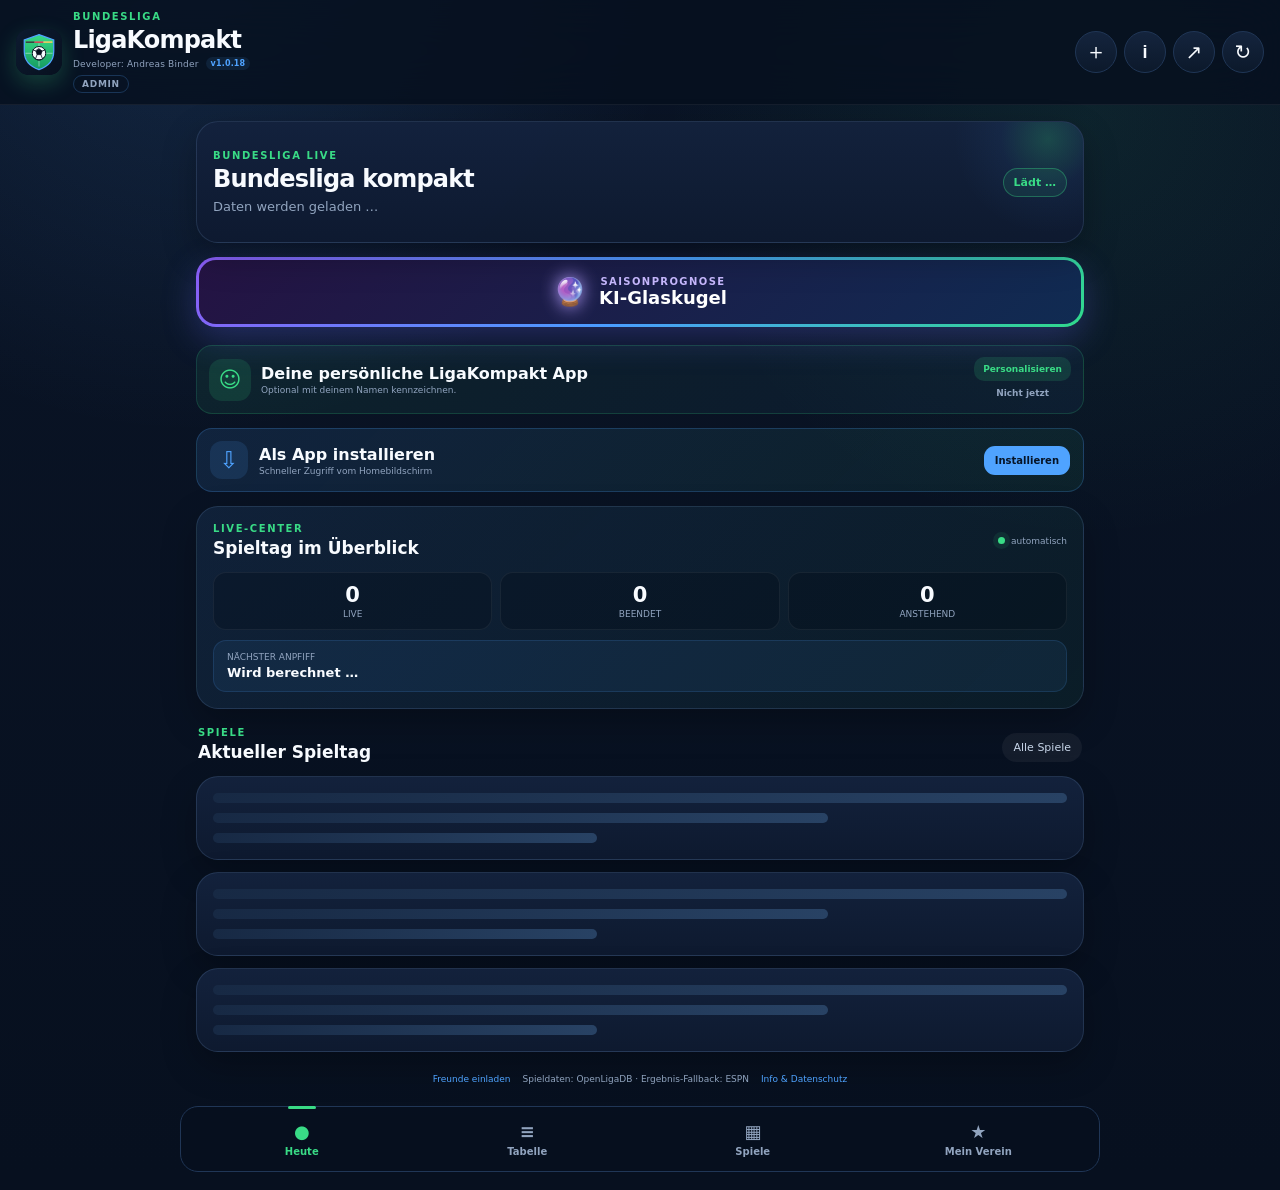
==== commit e2bed3ea: "Bump app cache to build 39 for rate-limit fix" ====
--- a/index.html
+++ b/index.html
@@ -49,7 +49,7 @@
   <div id="seasonTipModal" class="modal hidden"><div class="modal-card season-tip-modal"><div class="eyebrow">MEINE TIPPS</div><h2>Saisonbilanz</h2><p id="seasonTipStatus">Die Ergebnisse werden geladen …</p><div class="season-tip-grid"><div><strong id="seasonTips">0</strong><span>Tipps</span></div><div><strong id="seasonExact">0</strong><span>Volltreffer</span></div><div><strong id="seasonTrend">0</strong><span>Tendenz</span></div><div><strong id="seasonPoints">0</strong><span>Punkte</span></div></div><div class="season-insights"><div><small>ERFOLGSQUOTE</small><strong id="seasonRate">–</strong></div><div><small>Ø PUNKTE PRO TIPP</small><strong id="seasonAverage">–</strong></div><div><small>BESTER SPIELTAG</small><strong id="seasonBest">–</strong></div></div><p class="season-tip-rule">Wertung: 3 Punkte für das exakte Ergebnis · 1 Punkt für die richtige Tendenz.</p><button id="closeSeasonTipStats" class="primary-btn">Schließen</button></div></div>
   <template id="matchTpl"><article class="match card"><div class="match-top"><div class="match-meta"></div><div class="match-state"></div></div><div class="team-row"><div class="team home"><img alt=""><span></span></div><div class="score-wrap"><div class="score"></div><div class="kickoff"></div></div><div class="team away"><span></span><img alt=""></div></div></article></template>
   <script src="usage-tracker.js?v=9"></script>
-  <script src="app.js?v=1.0.18-build38"></script>
+  <script src="app.js?v=1.0.18-build39"></script>
   <script src="table-enhancement.js?v=2"></script>
   <script src="score-fallback-stable-118.js?v=1"></script>
   <script src="tips-persistence.js?v=1"></script>
@@ -57,6 +57,6 @@
   <script src="h2h-per-match.js?v=10"></script>
   <script src="crystal-ball.js?v=8"></script>
   <script src="topscorer.js?v=32"></script>
-  <script src="update-manager.js?v=38"></script>
+  <script src="update-manager.js?v=39"></script>
 </body>
 </html>
